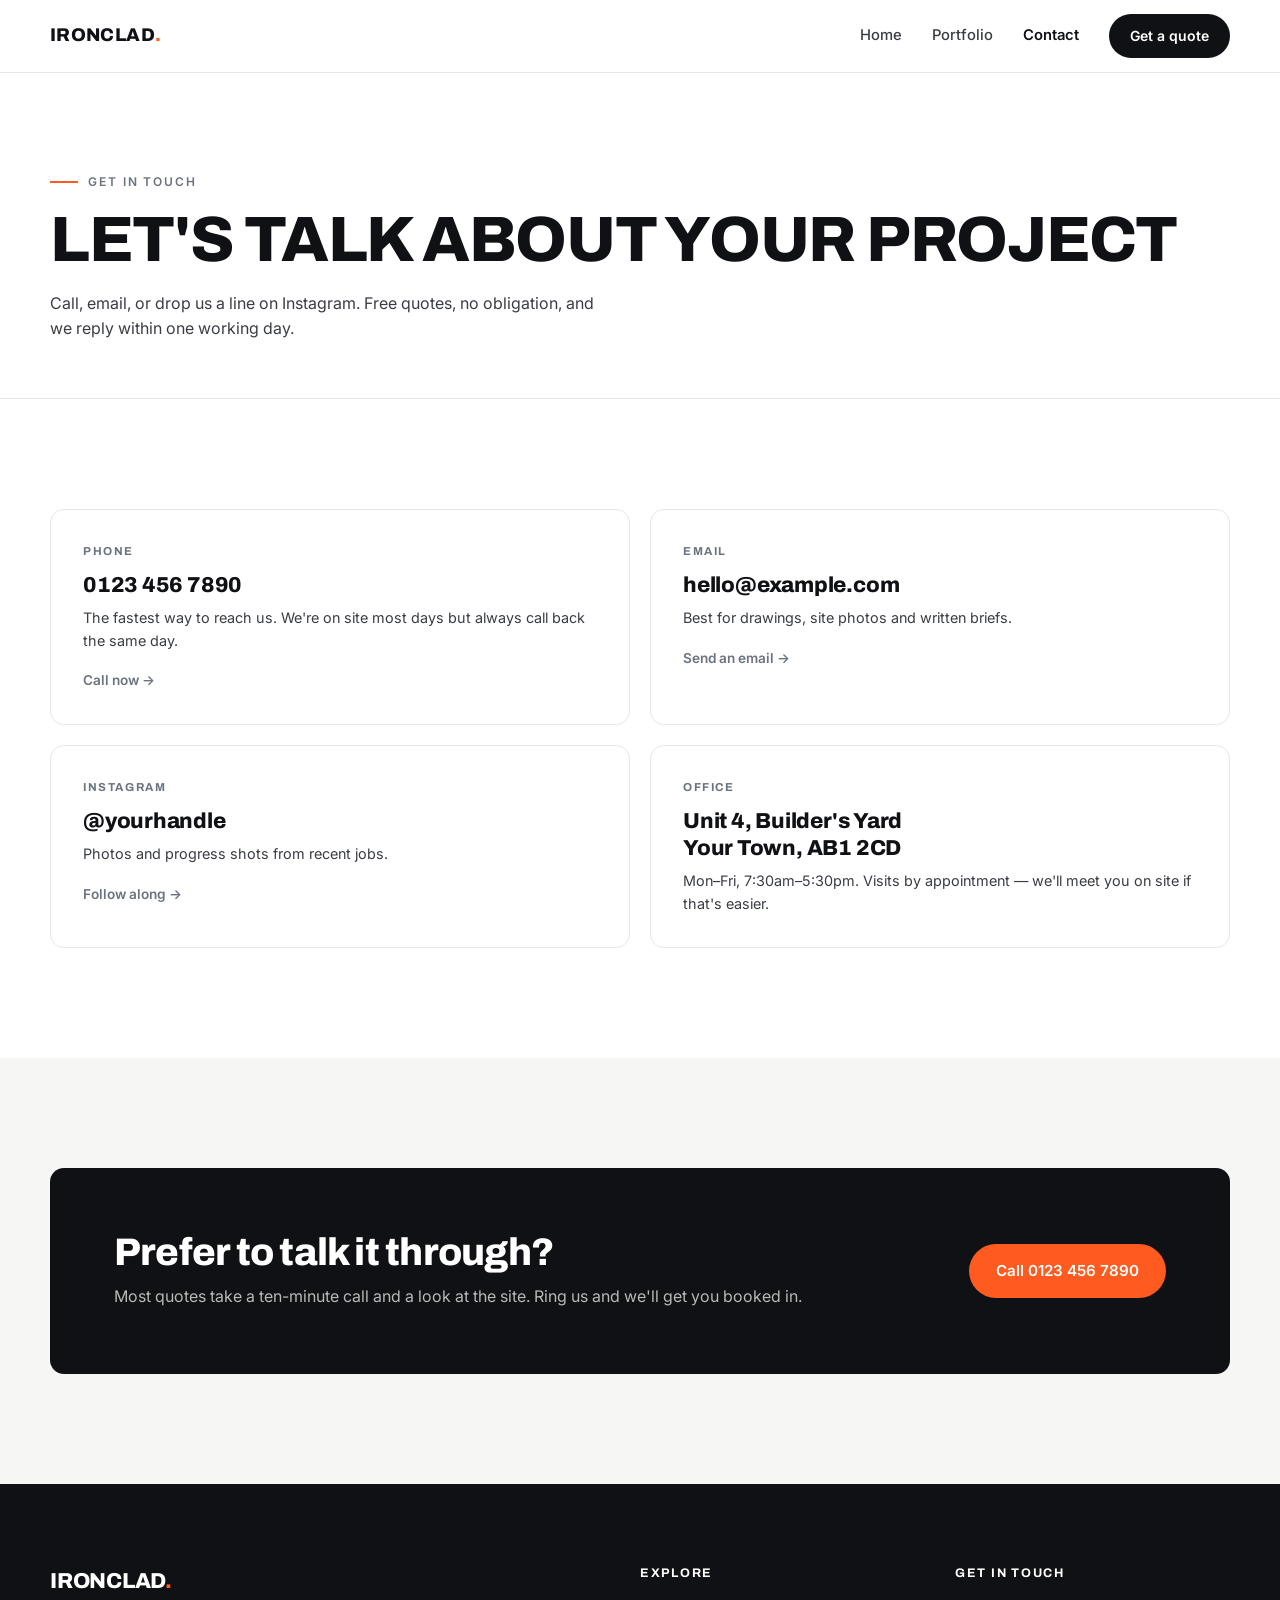
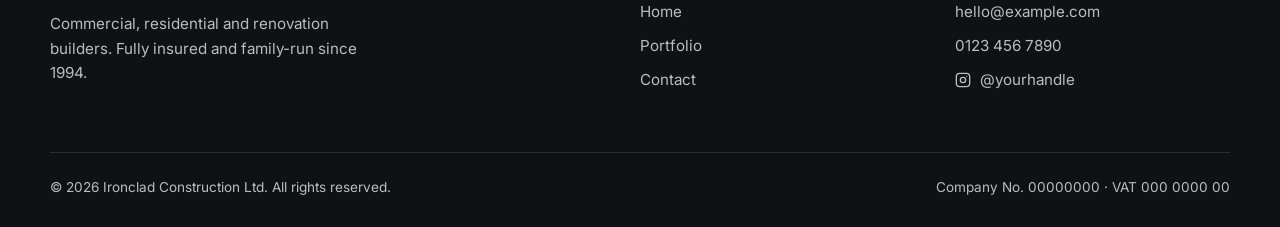
==== contact.html @ 2bfa44c2 "Add files via upload" ====
<!DOCTYPE html>
<html lang="en">
<head>
<meta charset="UTF-8">
<meta name="viewport" content="width=device-width, initial-scale=1">
<title>Contact — Ironclad Construction</title>
<meta name="description" content="Get in touch with Ironclad Construction for a free quote on commercial, residential or renovation work.">
<link rel="preconnect" href="https://fonts.googleapis.com">
<link rel="preconnect" href="https://fonts.gstatic.com" crossorigin>
<link href="https://fonts.googleapis.com/css2?family=Archivo:wght@700;800;900&family=Inter:wght@400;500;600&display=swap" rel="stylesheet">
<link rel="stylesheet" href="styles.css">
</head>
<body>

<header class="site-header">
  <div class="container header__inner">
    <a class="brand" href="index.html">Ironclad<span class="brand__dot">.</span></a>
    <button class="nav-toggle" data-nav-toggle aria-expanded="false" aria-controls="primary-nav" aria-label="Toggle menu">
      <span></span><span></span><span></span>
    </button>
    <nav class="nav" id="primary-nav" data-nav>
      <a href="index.html">Home</a>
      <a href="portfolio.html">Portfolio</a>
      <a href="contact.html" aria-current="page">Contact</a>
      <a class="btn btn--dark btn--sm" href="contact.html">Get a quote</a>
    </nav>
  </div>
</header>

<main>

  <section class="page-head">
    <div class="container">
      <span class="eyebrow">Get in touch</span>
      <h1>Let's talk about your project</h1>
      <p>Call, email, or drop us a line on Instagram. Free quotes, no obligation, and we reply within one working day.</p>
    </div>
  </section>

  <section class="section">
    <div class="container">
      <div class="contact-cards reveal">

        <a class="contact-card" href="tel:+441234567890">
          <h4>Phone</h4>
          <strong>0123 456 7890</strong>
          <span>The fastest way to reach us. We're on site most days but always call back the same day.</span>
          <div class="arrow">Call now →</div>
        </a>

        <a class="contact-card" href="mailto:hello@example.com">
          <h4>Email</h4>
          <strong>hello@example.com</strong>
          <span>Best for drawings, site photos and written briefs.</span>
          <div class="arrow">Send an email →</div>
        </a>

        <a class="contact-card" href="https://instagram.com/yourhandle" target="_blank" rel="noopener">
          <h4>Instagram</h4>
          <strong>@yourhandle</strong>
          <span>Photos and progress shots from recent jobs.</span>
          <div class="arrow">Follow along →</div>
        </a>

        <div class="contact-card">
          <h4>Office</h4>
          <strong>Unit 4, Builder's Yard<br>Your Town, AB1 2CD</strong>
          <span>Mon–Fri, 7:30am–5:30pm. Visits by appointment — we'll meet you on site if that's easier.</span>
        </div>

      </div>
    </div>
  </section>

  <section class="section section--alt">
    <div class="container">
      <div class="cta reveal">
        <div>
          <h2>Prefer to talk it through?</h2>
          <p>Most quotes take a ten-minute call and a look at the site. Ring us and we'll get you booked in.</p>
        </div>
        <a class="btn btn--primary" href="tel:+441234567890">Call 0123 456 7890</a>
      </div>
    </div>
  </section>

</main>

<footer class="footer">
  <div class="container">
    <div class="footer__grid">
      <div>
        <div class="footer__brand">Ironclad<span class="brand__dot">.</span></div>
        <p style="margin-top:14px;max-width:34ch;font-size:.95rem;">Commercial, residential and renovation builders. Fully insured and family-run since 1994.</p>
      </div>
      <div>
        <h4>Explore</h4>
        <ul>
          <li><a href="index.html">Home</a></li>
          <li><a href="portfolio.html">Portfolio</a></li>
          <li><a href="contact.html">Contact</a></li>
        </ul>
      </div>
      <div>
        <h4>Get in touch</h4>
        <ul>
          <li><a href="mailto:hello@example.com">hello@example.com</a></li>
          <li><a href="tel:+441234567890">0123 456 7890</a></li>
          <li>
            <a class="ig" href="https://instagram.com/yourhandle" target="_blank" rel="noopener">
              <svg width="16" height="16" viewBox="0 0 24 24" fill="none" stroke="currentColor" stroke-width="2" aria-hidden="true">
                <rect x="2" y="2" width="20" height="20" rx="5"/>
                <circle cx="12" cy="12" r="4"/>
                <circle cx="17.5" cy="6.5" r="1" fill="currentColor" stroke="none"/>
              </svg>
              @yourhandle
            </a>
          </li>
        </ul>
      </div>
    </div>
    <div class="footer__bottom">
      <span>© 2026 Ironclad Construction Ltd. All rights reserved.</span>
      <span>Company No. 00000000 · VAT 000 0000 00</span>
    </div>
  </div>
</footer>

<script src="script.js"></script>
</body>
</html>
---- styles.css ----
/* ============ DESIGN TOKENS ============ */
:root{
  --ink:#101114;
  --ink-soft:#3a3d44;
  --muted:#6b7280;
  --paper:#ffffff;
  --paper-2:#f6f6f4;
  --line:#e7e7e4;
  --accent:#ff5a1f;
  --accent-dark:#e04a12;
  --radius:14px;
  --maxw:1180px;
  --font-display:"Archivo","Helvetica Neue",Arial,sans-serif;
  --font-body:"Inter",system-ui,-apple-system,"Segoe UI",sans-serif;
}

/* ============ RESET / BASE ============ */
*,*::before,*::after{box-sizing:border-box}
html{scroll-behavior:smooth;-webkit-text-size-adjust:100%}
body{
  margin:0;font-family:var(--font-body);color:var(--ink);
  background:var(--paper);line-height:1.6;
  -webkit-font-smoothing:antialiased;
}
img{max-width:100%;display:block}
a{color:inherit;text-decoration:none}
h1,h2,h3{
  font-family:var(--font-display);line-height:1.05;margin:0;
  font-weight:800;letter-spacing:-0.02em;
}
p{margin:0}
:focus-visible{outline:2px solid var(--accent);outline-offset:3px;border-radius:4px}

.container{width:min(100% - 40px, var(--maxw));margin-inline:auto}

/* ============ BUTTONS ============ */
.btn{
  display:inline-flex;align-items:center;gap:10px;
  padding:14px 26px;border-radius:999px;
  font-weight:600;font-size:.95rem;font-family:var(--font-body);
  border:1px solid transparent;cursor:pointer;
  transition:transform .18s ease, background .18s ease, border-color .18s ease, color .18s ease;
}
.btn:hover{transform:translateY(-1px)}
.btn--primary{background:var(--accent);color:#fff}
.btn--primary:hover{background:var(--accent-dark)}
.btn--ghost{border-color:rgba(255,255,255,.55);color:#fff}
.btn--ghost:hover{background:rgba(255,255,255,.12);border-color:#fff}
.btn--dark{background:var(--ink);color:#fff}
.btn--dark:hover{background:#000}
.btn--sm{padding:10px 20px;font-size:.875rem}

/* ============ EYEBROW LABEL ============ */
.eyebrow{
  display:inline-flex;align-items:center;gap:10px;
  font-size:.75rem;font-weight:600;letter-spacing:.16em;
  text-transform:uppercase;color:var(--muted);
}
.eyebrow::before{content:"";width:28px;height:2px;background:var(--accent)}

/* ============ HEADER / NAV ============ */
.site-header{
  position:sticky;top:0;z-index:50;
  background:rgba(255,255,255,.92);
  backdrop-filter:blur(10px);
  border-bottom:1px solid var(--line);
}
.header__inner{
  display:flex;align-items:center;justify-content:space-between;
  height:72px;position:relative;
}
.brand{
  font-family:var(--font-display);font-weight:800;font-size:1.15rem;
  letter-spacing:.02em;text-transform:uppercase;
}
.brand__dot{color:var(--accent)}

.nav{display:flex;align-items:center;gap:30px}
.nav a:not(.btn){font-size:.925rem;font-weight:500;color:var(--ink-soft);transition:color .18s}
.nav a:not(.btn):hover{color:var(--ink)}
.nav a[aria-current="page"]{color:var(--ink);font-weight:600}

.nav-toggle{
  display:none;background:none;border:0;padding:10px;cursor:pointer;
  flex-direction:column;gap:5px;
}
.nav-toggle span{display:block;width:22px;height:2px;background:var(--ink);transition:.2s}

@media (max-width:820px){
  .nav-toggle{display:flex}
  .nav{
    display:none;position:absolute;top:100%;left:-20px;right:-20px;
    background:#fff;flex-direction:column;align-items:stretch;gap:4px;
    padding:12px 20px 24px;border-bottom:1px solid var(--line);
    box-shadow:0 20px 40px -24px rgba(0,0,0,.25);
  }
  .nav.is-open{display:flex}
  .nav a:not(.btn){padding:12px 0;border-bottom:1px solid var(--line)}
  .nav .btn{margin-top:16px;justify-content:center}
}

/* ============ HERO ============ */
.hero{
  position:relative;isolation:isolate;overflow:hidden;
  min-height:min(88vh,760px);display:grid;align-items:end;color:#fff;
}
.hero__img{position:absolute;inset:0;width:100%;height:100%;object-fit:cover;z-index:-2}
.hero::after{
  content:"";position:absolute;inset:0;z-index:-1;
  background:linear-gradient(180deg,rgba(10,10,12,.6) 0%,rgba(10,10,12,.3) 40%,rgba(10,10,12,.85) 100%);
}
.hero__inner{padding:clamp(64px,12vh,120px) 0 clamp(48px,8vh,80px)}
.hero .eyebrow{color:rgba(255,255,255,.85)}
.hero h1{
  font-size:clamp(2.4rem,7vw,5rem);text-transform:uppercase;
  letter-spacing:-0.03em;max-width:16ch;margin-top:16px;
}
.hero p{
  max-width:52ch;margin-top:20px;font-size:clamp(1rem,1.6vw,1.15rem);
  color:rgba(255,255,255,.88);
}
.hero__actions{display:flex;flex-wrap:wrap;gap:12px;margin-top:34px}

/* ============ STATS BAR ============ */
.stats{background:var(--paper-2);border-bottom:1px solid var(--line)}
.stats__grid{display:grid;grid-template-columns:repeat(4,1fr);gap:24px;padding:36px 0}
.stat b{
  display:block;font-family:var(--font-display);
  font-size:clamp(1.75rem,3vw,2.5rem);line-height:1;letter-spacing:-0.02em;
}
.stat span{font-size:.85rem;color:var(--muted)}
@media (max-width:720px){
  .stats__grid{grid-template-columns:repeat(2,1fr);gap:28px 16px}
}

/* ============ SECTIONS ============ */
.section{padding:clamp(56px,9vw,110px) 0}
.section--alt{background:var(--paper-2)}

.section-head{
  display:flex;justify-content:space-between;align-items:flex-end;
  gap:24px;flex-wrap:wrap;margin-bottom:clamp(24px,4vw,44px);
}
.section-head h2{font-size:clamp(1.8rem,3.6vw,2.9rem);margin-top:14px}

.link-arrow{
  font-weight:600;display:inline-flex;align-items:center;gap:8px;
  border-bottom:2px solid transparent;transition:.2s;padding-bottom:2px;
}
.link-arrow:hover{border-color:var(--accent);color:var(--accent)}

/* ============ SPLIT (about) ============ */
.split{
  display:grid;grid-template-columns:1.1fr 1fr;
  gap:clamp(32px,5vw,72px);align-items:center;
}
.split h2{font-size:clamp(1.8rem,3.6vw,2.9rem);margin-top:16px}
.split p{color:var(--ink-soft);margin-top:18px;max-width:56ch}
.split__media img{border-radius:var(--radius);aspect-ratio:4/3;object-fit:cover;width:100%}
@media (max-width:860px){.split{grid-template-columns:1fr}}

.checklist{list-style:none;padding:0;margin:28px 0 0;display:grid;gap:12px}
.checklist li{position:relative;padding-left:26px;font-weight:500}
.checklist li::before{content:"✓";position:absolute;left:0;top:0;color:var(--accent);font-weight:700}

/* ============ PROJECT CARDS ============ */
.grid-3{display:grid;grid-template-columns:repeat(3,1fr);gap:20px}
@media (max-width:900px){.grid-3{grid-template-columns:1fr 1fr}}
@media (max-width:620px){.grid-3{grid-template-columns:1fr}}

.card{
  display:block;position:relative;overflow:hidden;
  border-radius:var(--radius);background:#111;
}
.card img{
  width:100%;aspect-ratio:4/5;object-fit:cover;
  transition:transform .6s cubic-bezier(.2,.7,.2,1);
}
.card:hover img{transform:scale(1.05)}
.card__cap{
  position:absolute;inset:auto 0 0 0;padding:20px;color:#fff;
  background:linear-gradient(transparent,rgba(0,0,0,.8));
}
.card__cap h3{font-size:1.15rem}
.card__cap span{
  font-size:.75rem;letter-spacing:.12em;text-transform:uppercase;opacity:.85;
}

/* ============ CTA BAND ============ */
.cta{
  background:var(--ink);color:#fff;border-radius:var(--radius);
  padding:clamp(32px,6vw,64px);
  display:flex;justify-content:space-between;align-items:center;
  gap:32px;flex-wrap:wrap;
}
.cta h2{font-size:clamp(1.6rem,3vw,2.4rem);max-width:24ch}
.cta p{color:rgba(255,255,255,.7);margin-top:12px}

/* ============ FOOTER ============ */
.footer{background:var(--ink);color:rgba(255,255,255,.72);padding:clamp(48px,7vw,80px) 0 28px}
.footer__grid{display:grid;grid-template-columns:2fr 1fr 1fr;gap:40px}
@media (max-width:760px){.footer__grid{grid-template-columns:1fr 1fr}}
.footer__brand{
  font-family:var(--font-display);font-size:1.35rem;color:#fff;
  letter-spacing:-0.01em;text-transform:uppercase;font-weight:800;
}
.footer h4{
  font-family:var(--font-display);color:#fff;font-size:.78rem;
  letter-spacing:.14em;text-transform:uppercase;margin:0 0 16px;font-weight:700;
}
.footer ul{list-style:none;padding:0;margin:0;display:grid;gap:10px;font-size:.95rem}
.footer a:hover{color:#fff}
.footer__bottom{
  margin-top:56px;padding-top:24px;border-top:1px solid rgba(255,255,255,.12);
  display:flex;justify-content:space-between;gap:16px;flex-wrap:wrap;font-size:.85rem;
}
.ig{display:inline-flex;align-items:center;gap:9px}

/* ============ SCROLL REVEAL ============ */
.reveal{opacity:0;transform:translateY(18px);transition:opacity .7s ease,transform .7s ease}
.reveal.in{opacity:1;transform:none}
@media (prefers-reduced-motion:reduce){
  .reveal{opacity:1;transform:none;transition:none}
  html{scroll-behavior:auto}
}
/* ============ INNER PAGE HEADER ============ */
.page-head{
  padding:clamp(48px,8vw,92px) 0 clamp(32px,5vw,56px);
  border-bottom:1px solid var(--line);
}
.page-head h1{
  font-size:clamp(2.2rem,5.5vw,4rem);
  text-transform:uppercase;margin-top:14px;
}
.page-head p{color:var(--ink-soft);max-width:56ch;margin-top:18px}

/* ============ FILTERS ============ */
.filters{display:flex;flex-wrap:wrap;gap:10px;margin-bottom:clamp(24px,4vw,40px)}
.filter{
  padding:9px 18px;border-radius:999px;border:1px solid var(--line);
  background:#fff;font:inherit;font-size:.875rem;font-weight:500;
  color:var(--ink-soft);cursor:pointer;transition:.18s;
}
.filter:hover{border-color:var(--ink);color:var(--ink)}
.filter.is-active{background:var(--ink);border-color:var(--ink);color:#fff}
.is-filtered-out{display:none}

/* ============ CONTACT ============ */
.contact-layout{
  display:grid;grid-template-columns:.9fr 1.1fr;
  gap:clamp(32px,5vw,64px);align-items:start;
}
@media (max-width:860px){.contact-layout{grid-template-columns:1fr}}

.contact-item{
  display:flex;gap:16px;padding:22px 0;border-top:1px solid var(--line);
}
.contact-item:last-of-type{border-bottom:1px solid var(--line)}
.contact-item h4{
  font-family:var(--font-display);font-size:.75rem;letter-spacing:.14em;
  text-transform:uppercase;color:var(--muted);margin:0 0 6px;font-weight:700;
}
.contact-item a,.contact-item span{
  font-weight:600;color:var(--ink);font-size:1.02rem;transition:color .18s;
}
.contact-item a:hover{color:var(--accent)}

/* ============ FORM ============ */
.form{display:grid;gap:18px}
.form__row{display:grid;grid-template-columns:1fr 1fr;gap:18px}
@media (max-width:620px){.form__row{grid-template-columns:1fr}}

.field{display:grid;gap:8px}
.field label{font-size:.85rem;font-weight:600}
.field input,.field textarea,.field select{
  width:100%;padding:13px 15px;border:1px solid var(--line);
  border-radius:10px;font:inherit;font-size:.95rem;
  background:#fff;color:var(--ink);transition:border-color .18s,box-shadow .18s;
}
.field input:focus,.field textarea:focus,.field select:focus{
  outline:none;border-color:var(--accent);
  box-shadow:0 0 0 3px rgba(255,90,31,.15);
}
.field textarea{min-height:150px;resize:vertical}
.form small{color:var(--muted);font-size:.82rem}
.hp{position:absolute;left:-9999px}
/* ============ CONTACT CARDS ============ */
.contact-cards{display:grid;grid-template-columns:repeat(2,1fr);gap:20px}
@media (max-width:680px){.contact-cards{grid-template-columns:1fr}}

.contact-card{
  display:block;padding:clamp(22px,3vw,32px);
  border:1px solid var(--line);border-radius:var(--radius);
  background:var(--paper);
  transition:border-color .18s ease, transform .18s ease, box-shadow .18s ease;
}
a.contact-card:hover{
  border-color:var(--ink);transform:translateY(-2px);
  box-shadow:0 20px 44px -30px rgba(0,0,0,.45);
}
.contact-card h4{
  font-family:var(--font-display);font-size:.72rem;letter-spacing:.14em;
  text-transform:uppercase;color:var(--muted);margin:0 0 12px;font-weight:700;
}
.contact-card strong{
  display:block;font-family:var(--font-display);
  font-size:clamp(1.05rem,1.8vw,1.35rem);
  letter-spacing:-0.01em;line-height:1.25;font-weight:800;
}
.contact-card span{
  display:block;color:var(--ink-soft);font-size:.9rem;
  margin-top:8px;line-height:1.55;
}
.contact-card .arrow{
  margin-top:18px;color:var(--muted);
  font-size:.85rem;font-weight:600;transition:color .18s;
}
a.contact-card:hover .arrow{color:var(--accent)}
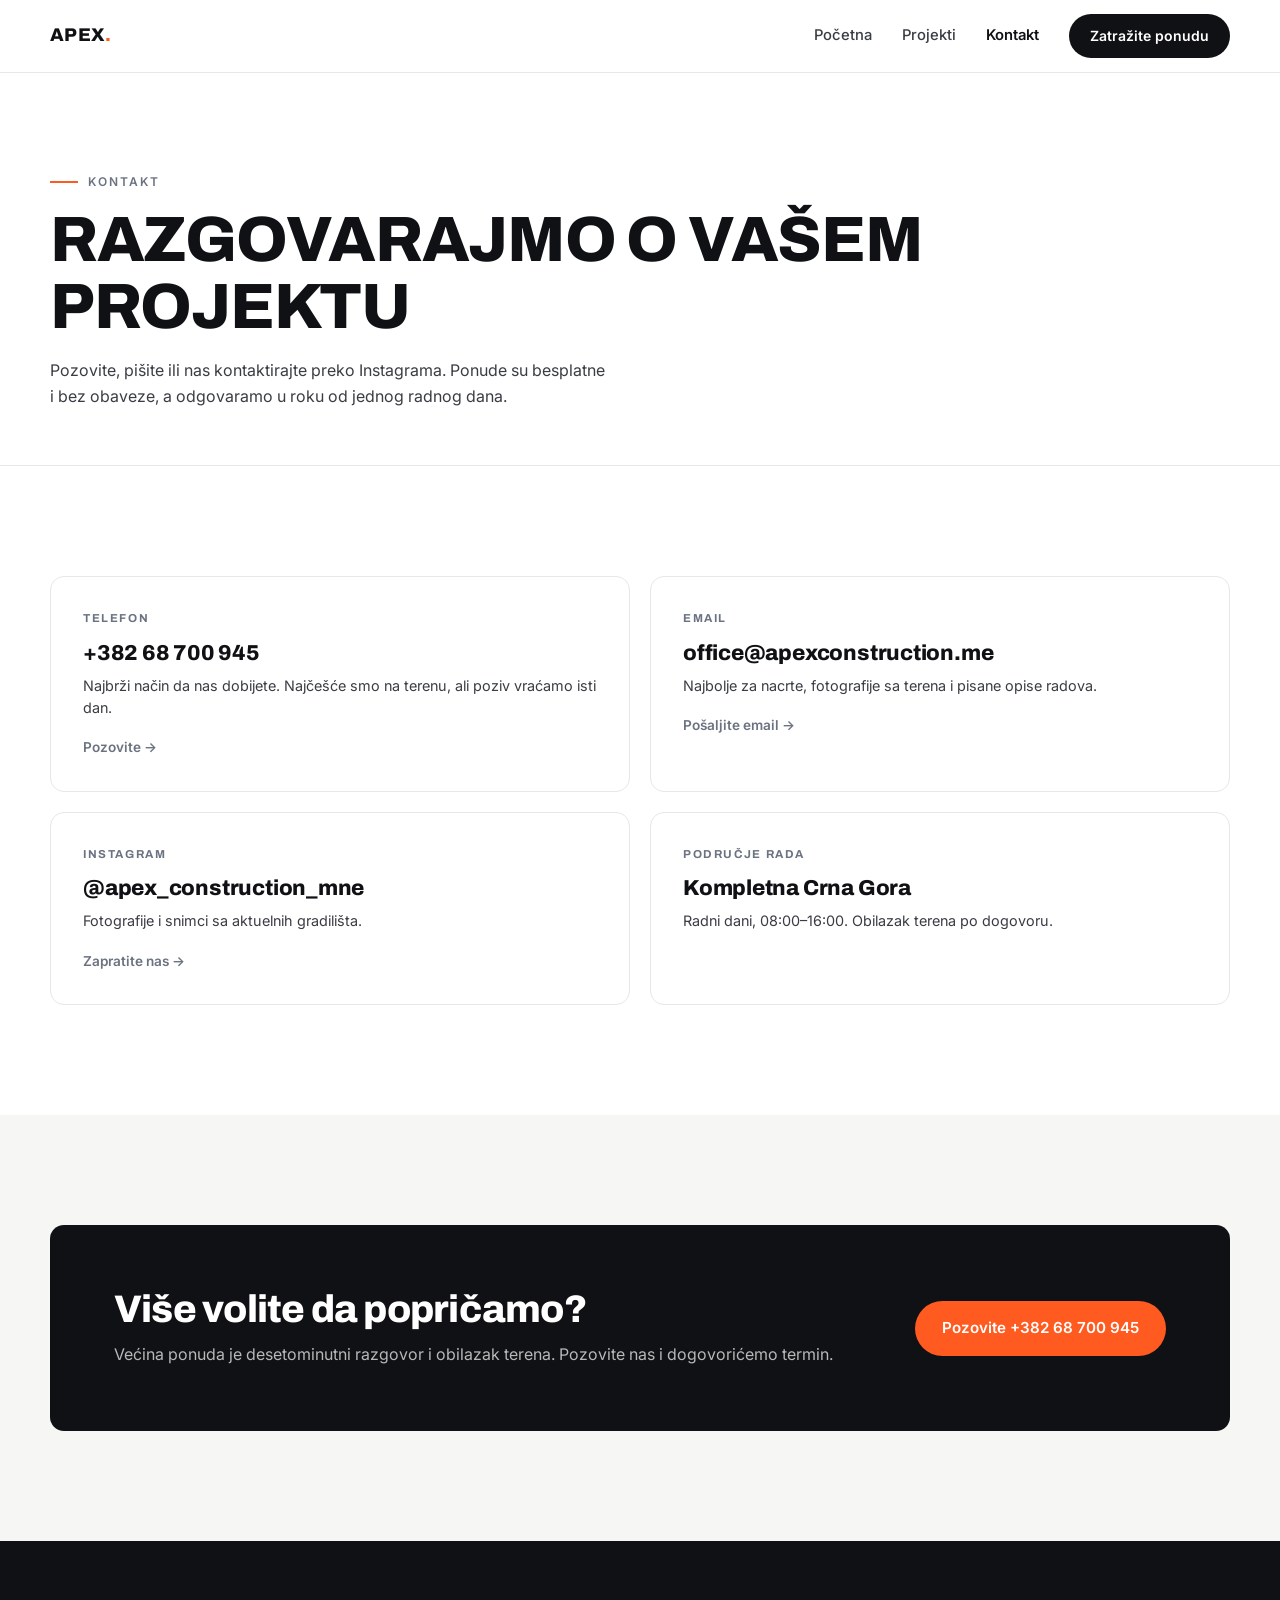
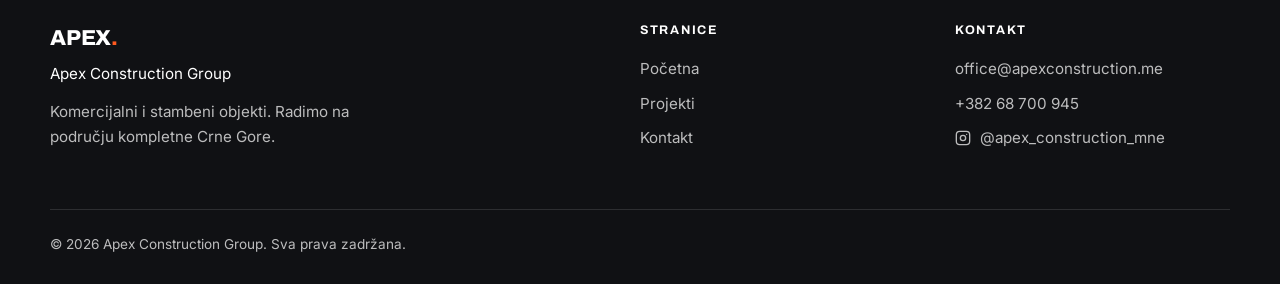
==== commit 4dc6e2f9: "Translate contact.html from English to Serbian" ====
--- a/contact.html
+++ b/contact.html
@@ -1,10 +1,10 @@
 <!DOCTYPE html>
-<html lang="en">
+<html lang="cnr">
 <head>
 <meta charset="UTF-8">
 <meta name="viewport" content="width=device-width, initial-scale=1">
-<title>Contact — Ironclad Construction</title>
-<meta name="description" content="Get in touch with Ironclad Construction for a free quote on commercial, residential or renovation work.">
+<title>Kontakt — Apex Construction Group</title>
+<meta name="description" content="Kontaktirajte Apex Construction Group za besplatnu ponudu za komercijalne, stambene ili rekonstrukcione radove.">
 <link rel="preconnect" href="https://fonts.googleapis.com">
 <link rel="preconnect" href="https://fonts.gstatic.com" crossorigin>
 <link href="https://fonts.googleapis.com/css2?family=Archivo:wght@700;800;900&family=Inter:wght@400;500;600&display=swap" rel="stylesheet">
@@ -14,15 +14,15 @@
 
 <header class="site-header">
   <div class="container header__inner">
-    <a class="brand" href="index.html">Ironclad<span class="brand__dot">.</span></a>
-    <button class="nav-toggle" data-nav-toggle aria-expanded="false" aria-controls="primary-nav" aria-label="Toggle menu">
+    <a class="brand" href="index.html" aria-label="Apex Construction Group — početna">APEX<span class="brand__dot">.</span></a>
+    <button class="nav-toggle" data-nav-toggle aria-expanded="false" aria-controls="primary-nav" aria-label="Meni">
       <span></span><span></span><span></span>
     </button>
     <nav class="nav" id="primary-nav" data-nav>
-      <a href="index.html">Home</a>
-      <a href="portfolio.html">Portfolio</a>
-      <a href="contact.html" aria-current="page">Contact</a>
-      <a class="btn btn--dark btn--sm" href="contact.html">Get a quote</a>
+      <a href="index.html">Početna</a>
+      <a href="portfolio.html">Projekti</a>
+      <a href="contact.html" aria-current="page">Kontakt</a>
+      <a class="btn btn--dark btn--sm" href="contact.html">Zatražite ponudu</a>
     </nav>
   </div>
 </header>
@@ -31,9 +31,9 @@
 
   <section class="page-head">
     <div class="container">
-      <span class="eyebrow">Get in touch</span>
-      <h1>Let's talk about your project</h1>
-      <p>Call, email, or drop us a line on Instagram. Free quotes, no obligation, and we reply within one working day.</p>
+      <span class="eyebrow">Kontakt</span>
+      <h1>Razgovarajmo o vašem projektu</h1>
+      <p>Pozovite, pišite ili nas kontaktirajte preko Instagrama. Ponude su besplatne i bez obaveze, a odgovaramo u roku od jednog radnog dana.</p>
     </div>
   </section>
 
@@ -41,31 +41,31 @@
     <div class="container">
       <div class="contact-cards reveal">
 
-        <a class="contact-card" href="tel:+441234567890">
-          <h4>Phone</h4>
-          <strong>0123 456 7890</strong>
-          <span>The fastest way to reach us. We're on site most days but always call back the same day.</span>
-          <div class="arrow">Call now →</div>
+        <a class="contact-card" href="tel:+38268700945">
+          <h4>Telefon</h4>
+          <strong>+382 68 700 945</strong>
+          <span>Najbrži način da nas dobijete. Najčešće smo na terenu, ali poziv vraćamo isti dan.</span>
+          <div class="arrow">Pozovite →</div>
         </a>
 
-        <a class="contact-card" href="mailto:hello@example.com">
+        <a class="contact-card" href="mailto:office@apexconstruction.me">
           <h4>Email</h4>
-          <strong>hello@example.com</strong>
-          <span>Best for drawings, site photos and written briefs.</span>
-          <div class="arrow">Send an email →</div>
+          <strong>office@apexconstruction.me</strong>
+          <span>Najbolje za nacrte, fotografije sa terena i pisane opise radova.</span>
+          <div class="arrow">Pošaljite email →</div>
         </a>
 
-        <a class="contact-card" href="https://instagram.com/yourhandle" target="_blank" rel="noopener">
+        <a class="contact-card" href="https://instagram.com/apex_construction_mne" target="_blank" rel="noopener">
           <h4>Instagram</h4>
-          <strong>@yourhandle</strong>
-          <span>Photos and progress shots from recent jobs.</span>
-          <div class="arrow">Follow along →</div>
+          <strong>@apex_construction_mne</strong>
+          <span>Fotografije i snimci sa aktuelnih gradilišta.</span>
+          <div class="arrow">Zapratite nas →</div>
         </a>
 
         <div class="contact-card">
-          <h4>Office</h4>
-          <strong>Unit 4, Builder's Yard<br>Your Town, AB1 2CD</strong>
-          <span>Mon–Fri, 7:30am–5:30pm. Visits by appointment — we'll meet you on site if that's easier.</span>
+          <h4>Područje rada</h4>
+          <strong>Kompletna Crna Gora</strong>
+          <span>Radni dani, 08:00–16:00. Obilazak terena po dogovoru.</span>
         </div>
 
       </div>
@@ -76,10 +76,10 @@
     <div class="container">
       <div class="cta reveal">
         <div>
-          <h2>Prefer to talk it through?</h2>
-          <p>Most quotes take a ten-minute call and a look at the site. Ring us and we'll get you booked in.</p>
+          <h2>Više volite da popričamo?</h2>
+          <p>Većina ponuda je desetominutni razgovor i obilazak terena. Pozovite nas i dogovorićemo termin.</p>
         </div>
-        <a class="btn btn--primary" href="tel:+441234567890">Call 0123 456 7890</a>
+        <a class="btn btn--primary" href="tel:+38268700945">Pozovite +382 68 700 945</a>
       </div>
     </div>
   </section>
@@ -90,38 +90,38 @@
   <div class="container">
     <div class="footer__grid">
       <div>
-        <div class="footer__brand">Ironclad<span class="brand__dot">.</span></div>
-        <p style="margin-top:14px;max-width:34ch;font-size:.95rem;">Commercial, residential and renovation builders. Fully insured and family-run since 1994.</p>
+        <div class="footer__brand">APEX<span class="brand__dot">.</span></div>
+        <p style="margin-top:6px;color:#fff;font-size:.95rem;">Apex Construction Group</p>
+        <p style="margin-top:14px;max-width:34ch;font-size:.95rem;">Komercijalni i stambeni objekti. Radimo na području kompletne Crne Gore.</p>
       </div>
       <div>
-        <h4>Explore</h4>
+        <h4>Stranice</h4>
         <ul>
-          <li><a href="index.html">Home</a></li>
-          <li><a href="portfolio.html">Portfolio</a></li>
-          <li><a href="contact.html">Contact</a></li>
+          <li><a href="index.html">Početna</a></li>
+          <li><a href="portfolio.html">Projekti</a></li>
+          <li><a href="contact.html">Kontakt</a></li>
         </ul>
       </div>
       <div>
-        <h4>Get in touch</h4>
+        <h4>Kontakt</h4>
         <ul>
-          <li><a href="mailto:hello@example.com">hello@example.com</a></li>
-          <li><a href="tel:+441234567890">0123 456 7890</a></li>
+          <li><a href="mailto:office@apexconstruction.me">office@apexconstruction.me</a></li>
+          <li><a href="tel:+38268700945">+382 68 700 945</a></li>
           <li>
-            <a class="ig" href="https://instagram.com/yourhandle" target="_blank" rel="noopener">
+            <a class="ig" href="https://instagram.com/apex_construction_mne" target="_blank" rel="noopener">
               <svg width="16" height="16" viewBox="0 0 24 24" fill="none" stroke="currentColor" stroke-width="2" aria-hidden="true">
                 <rect x="2" y="2" width="20" height="20" rx="5"/>
                 <circle cx="12" cy="12" r="4"/>
                 <circle cx="17.5" cy="6.5" r="1" fill="currentColor" stroke="none"/>
               </svg>
-              @yourhandle
+              @apex_construction_mne
             </a>
           </li>
         </ul>
       </div>
     </div>
     <div class="footer__bottom">
-      <span>© 2026 Ironclad Construction Ltd. All rights reserved.</span>
-      <span>Company No. 00000000 · VAT 000 0000 00</span>
+      <span>© 2026 Apex Construction Group. Sva prava zadržana.</span>
     </div>
   </div>
 </footer>
